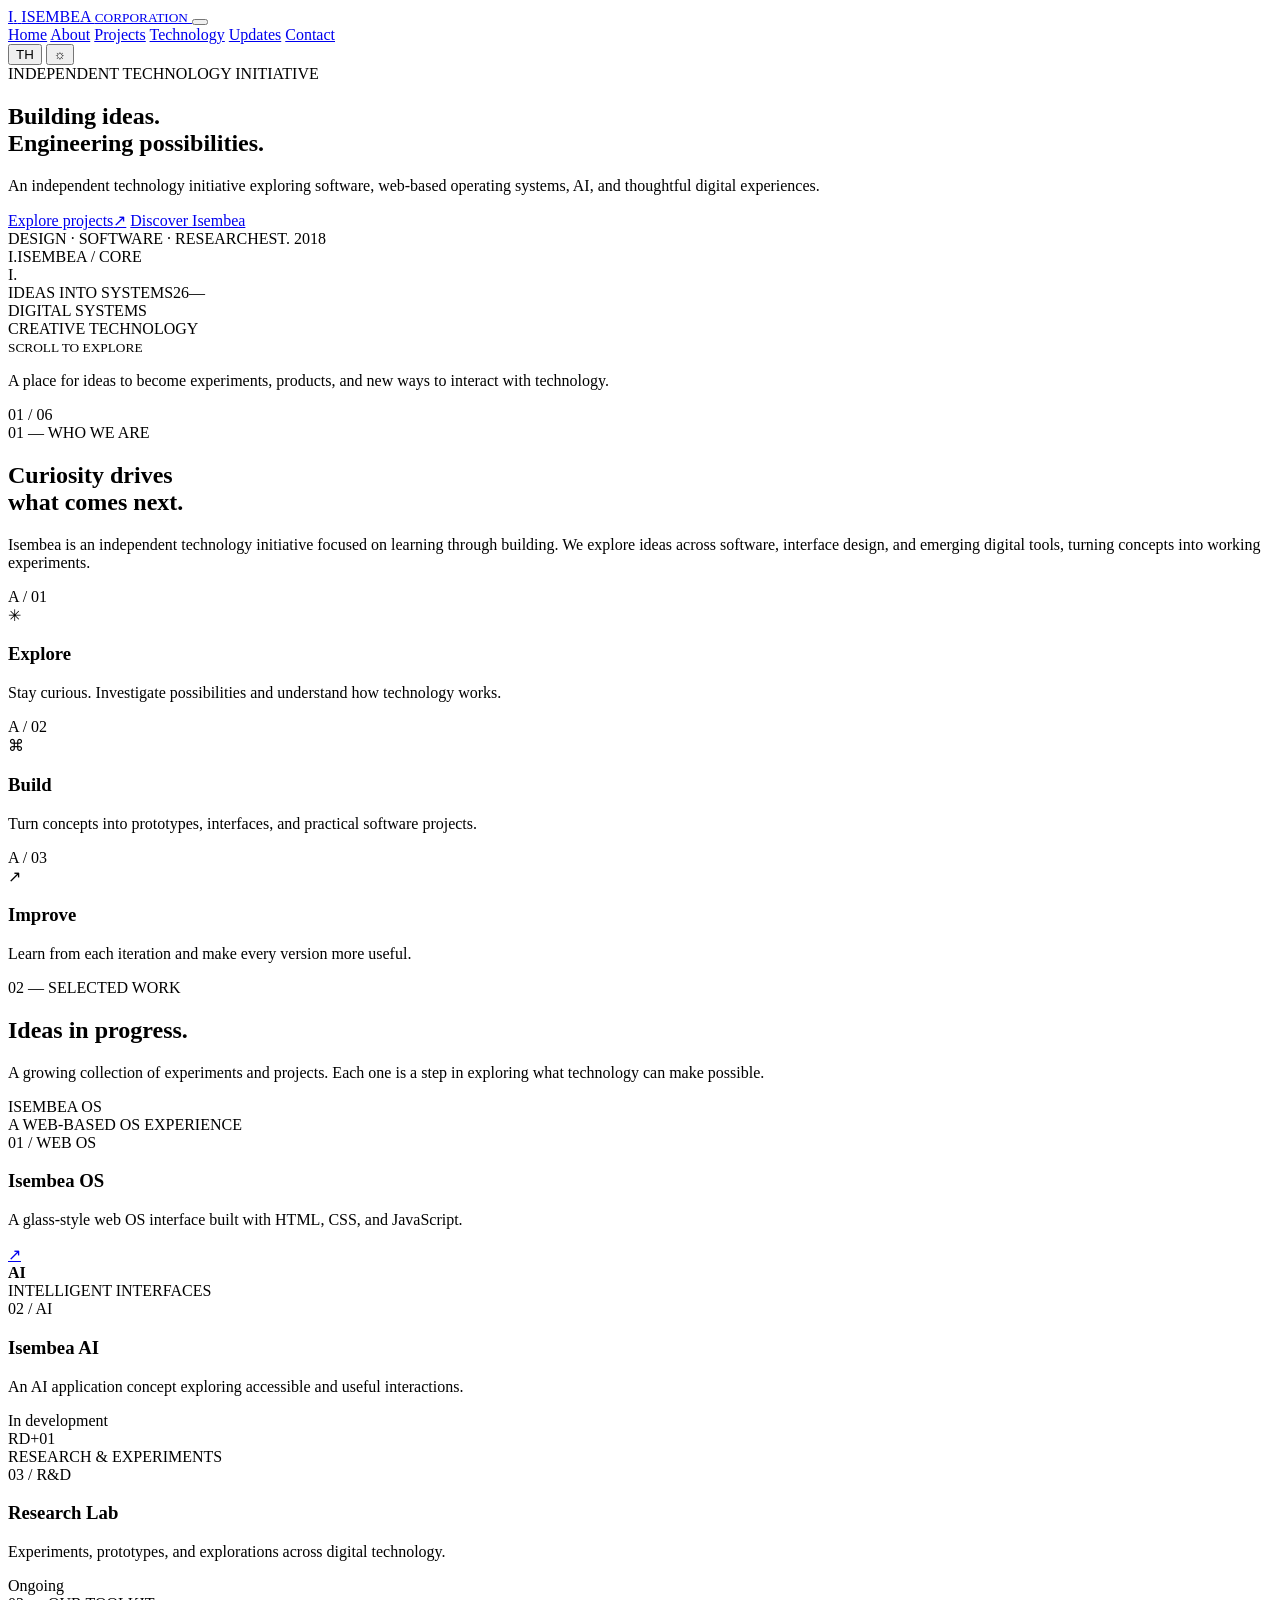
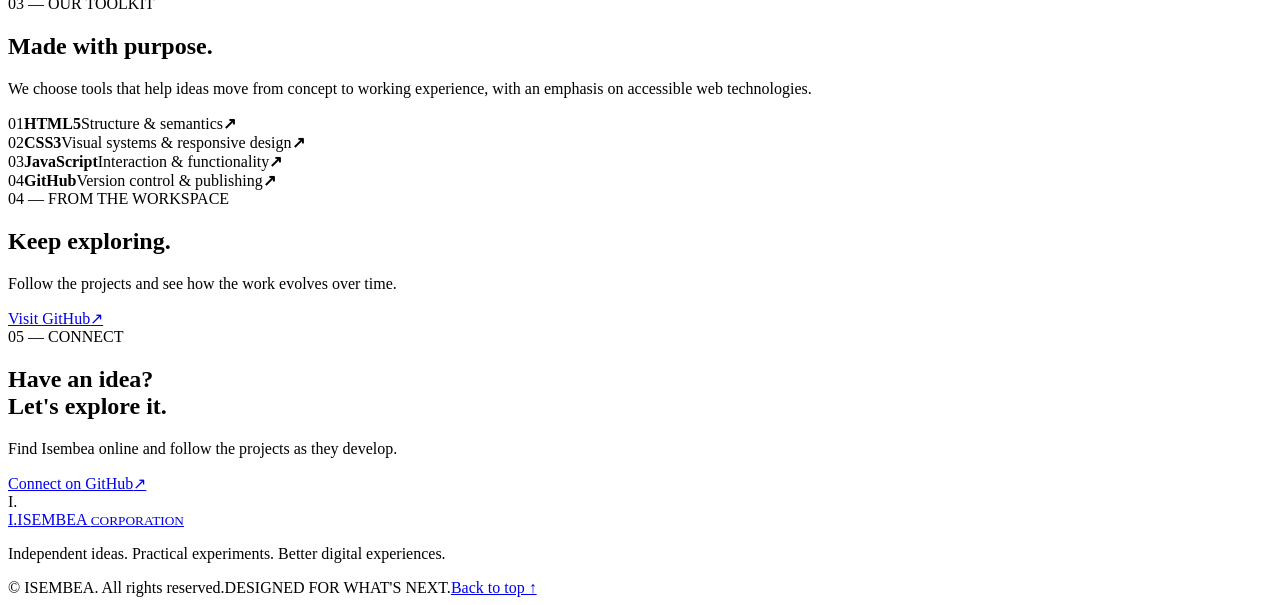
==== index.html @ 3af4af76 "Add files via upload" ====
<!doctype html>
<html lang="en" data-theme="dark">
<head>
  <meta charset="utf-8">
  <meta name="viewport" content="width=device-width,initial-scale=1">
  <meta name="theme-color" content="#071411">
  <meta name="description" content="ISEMBEA CORPORATION is an independent technology initiative exploring software, web-based operating systems, AI, and digital experiences.">
  <meta name="keywords" content="Isembea, Isembea Corporation, Isembea Tech, Isembea OS, technology, software">
  <meta property="og:title" content="ISEMBEA CORPORATION | Technology in Progress">
  <meta property="og:description" content="Independent technology, software experiments, and digital experiences.">
  <meta property="og:type" content="website">
  <title>ISEMBEA CORPORATION | Technology in Progress</title>
  <link rel="preconnect" href="https://fonts.googleapis.com">
  <link rel="preconnect" href="https://fonts.gstatic.com" crossorigin>
  <link href="https://fonts.googleapis.com/css2?family=Inter:wght@400;500;600;700;800&family=Noto+Sans+Thai:wght@400;500;600;700&display=swap" rel="stylesheet">
  <link rel="stylesheet" href="css/styles.css">
</head>
<body>
  <div class="ambient ambient-one"></div><div class="ambient ambient-two"></div>
  <header class="site-header">
    <a class="brand" href="#home" aria-label="Isembea Corporation home">
      <span class="brand-mark">I<span>.</span></span>
      <span class="brand-name">ISEMBEA <small>CORPORATION</small></span>
    </a>
    <button class="menu-toggle" id="menuToggle" aria-label="Open navigation" aria-expanded="false"><span></span><span></span></button>
    <nav class="main-nav" id="mainNav">
      <a href="#home" data-i18n="navHome">Home</a>
      <a href="#about" data-i18n="navAbout">About</a>
      <a href="#projects" data-i18n="navProjects">Projects</a>
      <a href="#technology" data-i18n="navTechnology">Technology</a>
      <a href="#updates" data-i18n="navUpdates">Updates</a>
      <a href="#contact" data-i18n="navContact">Contact</a>
    </nav>
    <div class="header-tools">
      <button class="tool-button language-button" id="languageToggle" aria-label="Switch language">TH</button>
      <button class="tool-button theme-button" id="themeToggle" aria-label="Switch theme"><span id="themeIcon">☼</span></button>
    </div>
  </header>

  <main>
    <section class="hero section-wrap" id="home">
      <div class="hero-copy">
        <div class="eyebrow"><span class="status-dot"></span><span data-i18n="eyebrow">INDEPENDENT TECHNOLOGY INITIATIVE</span></div>
        <h1><span data-i18n="heroLine1">Building ideas.</span><br><span class="gradient-text" data-i18n="heroLine2">Engineering possibilities.</span></h1>
        <p class="hero-description" data-i18n="heroDescription">An independent technology initiative exploring software, web-based operating systems, AI, and thoughtful digital experiences.</p>
        <div class="hero-actions">
          <a class="button button-primary" href="#projects"><span data-i18n="exploreProjects">Explore projects</span><span aria-hidden="true">↗</span></a>
          <a class="button button-quiet" href="#about" data-i18n="discoverIsembea">Discover Isembea</a>
        </div>
        <div class="hero-meta"><span>DESIGN · SOFTWARE · RESEARCH</span><span class="meta-line"></span><span>EST. 2018</span></div>
      </div>
      <div class="hero-art" aria-label="Abstract green and blue technology artwork">
        <div class="orbit orbit-a"></div><div class="orbit orbit-b"></div>
        <div class="core-glow"></div>
        <div class="core-card">
          <div class="core-top"><span class="mini-mark">I.</span><span>ISEMBEA / CORE</span><span class="live-dot"></span></div>
          <div class="core-symbol">I<span>.</span></div>
          <div class="core-bottom"><span>IDEAS INTO SYSTEMS</span><span>26—</span></div>
        </div>
        <div class="float-chip chip-top"> <span class="chip-dot green"></span> DIGITAL SYSTEMS</div>
        <div class="float-chip chip-bottom"><span class="chip-dot blue"></span> CREATIVE TECHNOLOGY</div>
      </div>
      <div class="hero-scroll"><span></span><small data-i18n="scroll">SCROLL TO EXPLORE</small></div>
    </section>

    <section class="intro-strip section-wrap">
      <p data-i18n="introStrip">A place for ideas to become experiments, products, and new ways to interact with technology.</p>
      <span>01 / 06</span>
    </section>

    <section class="section-wrap section-block" id="about">
      <div class="section-heading">
        <div><span class="section-kicker">01 — <span data-i18n="aboutKicker">WHO WE ARE</span></span><h2 data-i18n="aboutTitle">Curiosity drives<br><span class="muted-heading">what comes next.</span></h2></div>
        <p data-i18n="aboutText">Isembea is an independent technology initiative focused on learning through building. We explore ideas across software, interface design, and emerging digital tools, turning concepts into working experiments.</p>
      </div>
      <div class="principle-grid">
        <article class="principle-card"><span class="card-index">A / 01</span><div class="principle-icon">✳</div><h3 data-i18n="principleOne">Explore</h3><p data-i18n="principleOneText">Stay curious. Investigate possibilities and understand how technology works.</p></article>
        <article class="principle-card"><span class="card-index">A / 02</span><div class="principle-icon">⌘</div><h3 data-i18n="principleTwo">Build</h3><p data-i18n="principleTwoText">Turn concepts into prototypes, interfaces, and practical software projects.</p></article>
        <article class="principle-card"><span class="card-index">A / 03</span><div class="principle-icon">↗</div><h3 data-i18n="principleThree">Improve</h3><p data-i18n="principleThreeText">Learn from each iteration and make every version more useful.</p></article>
      </div>
    </section>

    <section class="projects-section" id="projects">
      <div class="section-wrap section-block">
        <div class="section-heading">
          <div><span class="section-kicker">02 — <span data-i18n="projectsKicker">SELECTED WORK</span></span><h2 data-i18n="projectsTitle">Ideas in <span class="gradient-text">progress.</span></h2></div>
          <p data-i18n="projectsText">A growing collection of experiments and projects. Each one is a step in exploring what technology can make possible.</p>
        </div>
        <div class="project-grid">
          <article class="project-card project-featured">
            <div class="project-visual os-visual"><div class="window-dots"><i></i><i></i><i></i></div><div class="os-wordmark">ISEMBEA<span> OS</span></div><div class="visual-caption">A WEB-BASED OS EXPERIENCE</div><div class="visual-orb"></div></div>
            <div class="project-info"><div><span class="project-type">01 / WEB OS</span><h3>Isembea OS</h3><p data-i18n="osDescription">A glass-style web OS interface built with HTML, CSS, and JavaScript.</p></div><a class="round-link" href="https://isembea-tech.github.io/Isembea-os-26.7/" target="_blank" rel="noopener" aria-label="Open Isembea OS">↗</a></div>
          </article>
          <article class="project-card">
            <div class="project-visual ai-visual"><div class="ai-rings"><span></span><span></span><span></span><b>AI</b></div><div class="visual-caption">INTELLIGENT INTERFACES</div></div>
            <div class="project-info"><div><span class="project-type">02 / AI</span><h3>Isembea AI</h3><p data-i18n="aiDescription">An AI application concept exploring accessible and useful interactions.</p></div><span class="project-status" data-i18n="inDevelopment">In development</span></div>
          </article>
          <article class="project-card">
            <div class="project-visual research-visual"><div class="research-grid"><span>R</span><span>D</span><span>+</span><span>01</span></div><div class="visual-caption">RESEARCH & EXPERIMENTS</div></div>
            <div class="project-info"><div><span class="project-type">03 / R&D</span><h3 data-i18n="researchTitle">Research Lab</h3><p data-i18n="researchDescription">Experiments, prototypes, and explorations across digital technology.</p></div><span class="project-status" data-i18n="ongoing">Ongoing</span></div>
          </article>
        </div>
      </div>
    </section>

    <section class="section-wrap section-block" id="technology">
      <div class="section-heading">
        <div><span class="section-kicker">03 — <span data-i18n="technologyKicker">OUR TOOLKIT</span></span><h2 data-i18n="technologyTitle">Made with <span class="muted-heading">purpose.</span></h2></div>
        <p data-i18n="technologyText">We choose tools that help ideas move from concept to working experience, with an emphasis on accessible web technologies.</p>
      </div>
      <div class="tech-list">
        <div><span class="tech-number">01</span><strong>HTML5</strong><span data-i18n="techStructure">Structure & semantics</span><b>↗</b></div>
        <div><span class="tech-number">02</span><strong>CSS3</strong><span data-i18n="techDesign">Visual systems & responsive design</span><b>↗</b></div>
        <div><span class="tech-number">03</span><strong>JavaScript</strong><span data-i18n="techInteraction">Interaction & functionality</span><b>↗</b></div>
        <div><span class="tech-number">04</span><strong>GitHub</strong><span data-i18n="techWorkflow">Version control & publishing</span><b>↗</b></div>
      </div>
    </section>

    <section class="updates-section" id="updates">
      <div class="section-wrap section-block updates-inner">
        <div><span class="section-kicker">04 — <span data-i18n="updatesKicker">FROM THE WORKSPACE</span></span><h2 data-i18n="updatesTitle">Keep exploring.</h2><p data-i18n="updatesText">Follow the projects and see how the work evolves over time.</p></div>
        <a class="button button-outline" href="https://github.com/Isembea-tech" target="_blank" rel="noopener"><span data-i18n="visitGithub">Visit GitHub</span><span>↗</span></a>
      </div>
    </section>

    <section class="section-wrap contact-section" id="contact">
      <span class="section-kicker">05 — <span data-i18n="contactKicker">CONNECT</span></span>
      <div class="contact-content"><h2 data-i18n="contactTitle">Have an idea?<br><span class="gradient-text">Let's explore it.</span></h2><p data-i18n="contactText">Find Isembea online and follow the projects as they develop.</p><a class="button button-primary" href="https://github.com/Isembea-tech" target="_blank" rel="noopener"><span data-i18n="connectOnGithub">Connect on GitHub</span><span>↗</span></a></div>
      <div class="contact-decoration">I.</div>
    </section>
  </main>

  <footer class="site-footer section-wrap">
    <a class="brand footer-brand" href="#home"><span class="brand-mark">I<span>.</span></span><span class="brand-name">ISEMBEA <small>CORPORATION</small></span></a>
    <p data-i18n="footerLine">Independent ideas. Practical experiments. Better digital experiences.</p>
    <div class="footer-bottom"><span>© <span id="year"></span> ISEMBEA. <span data-i18n="rights">All rights reserved.</span></span><span>DESIGNED FOR WHAT'S NEXT.</span><a href="#home" data-i18n="backTop">Back to top ↑</a></div>
  </footer>
  <script src="js/main.js"></script>
</body>
</html>
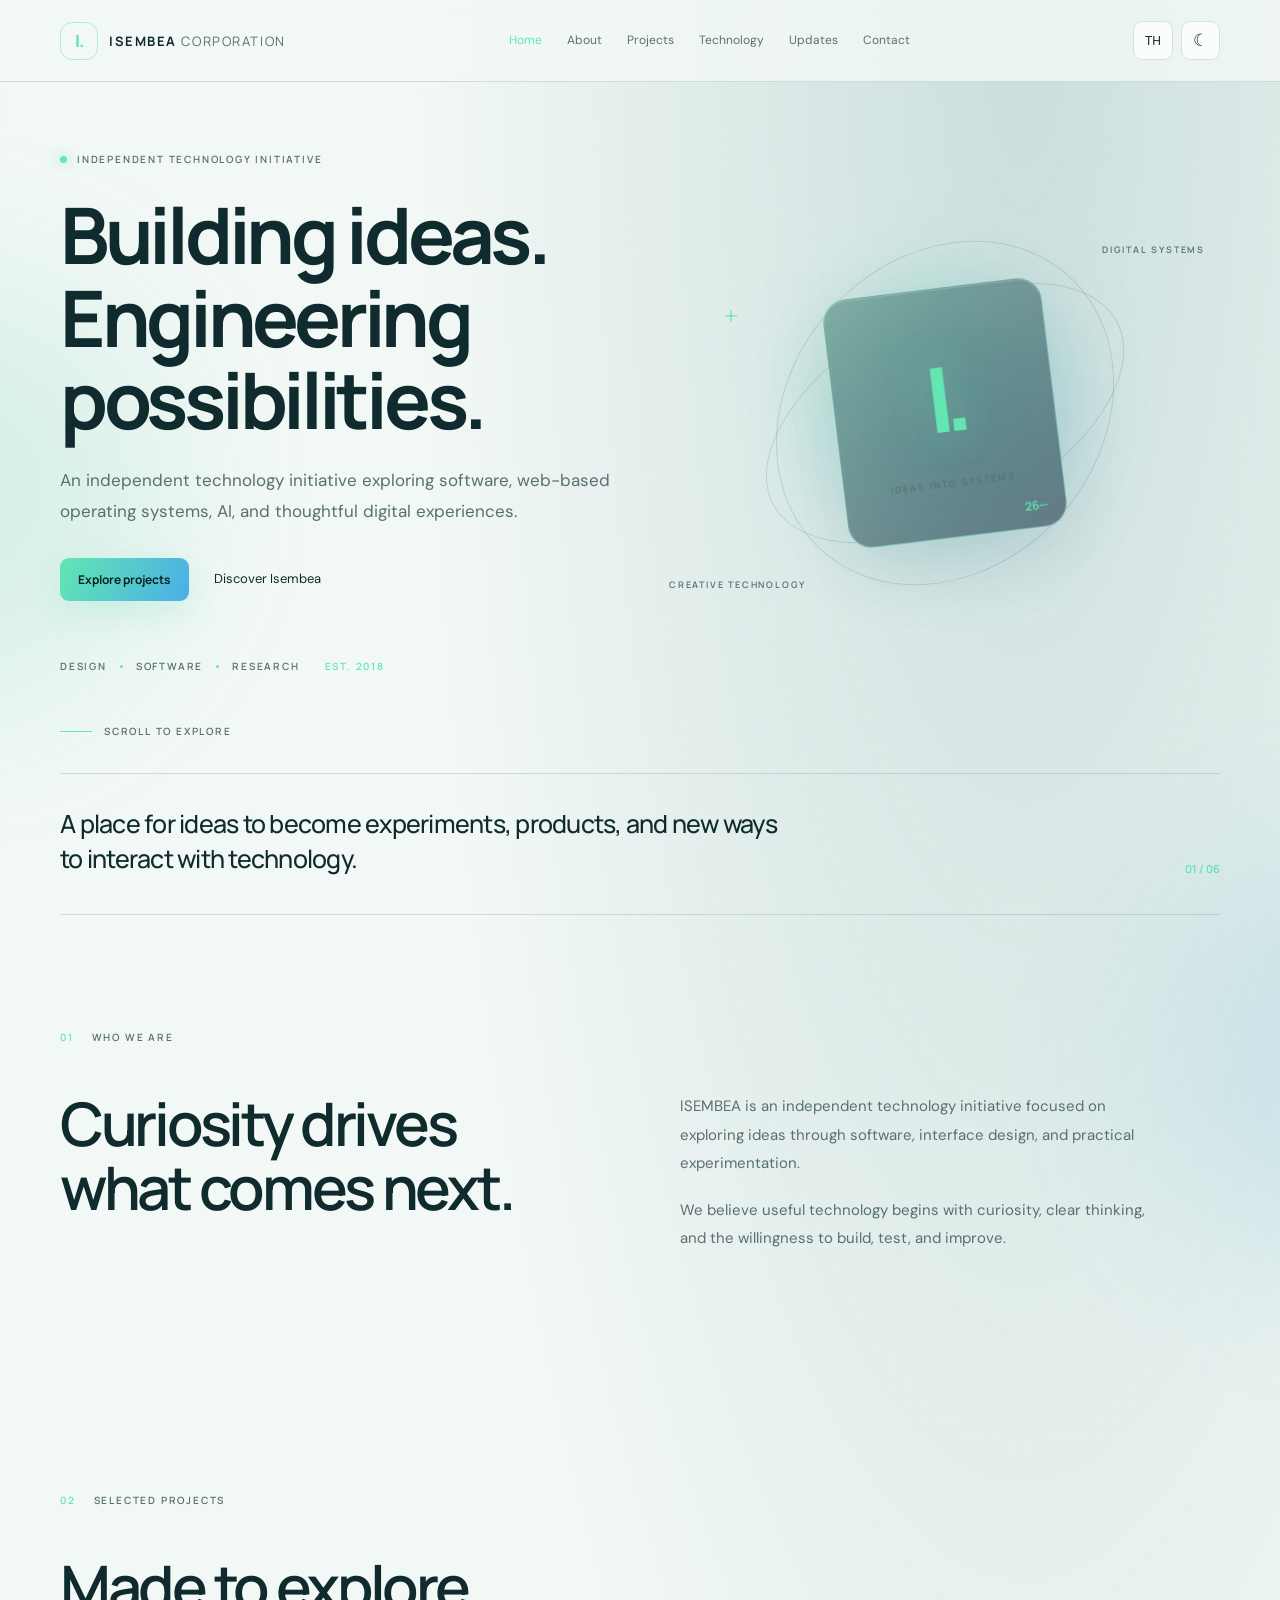
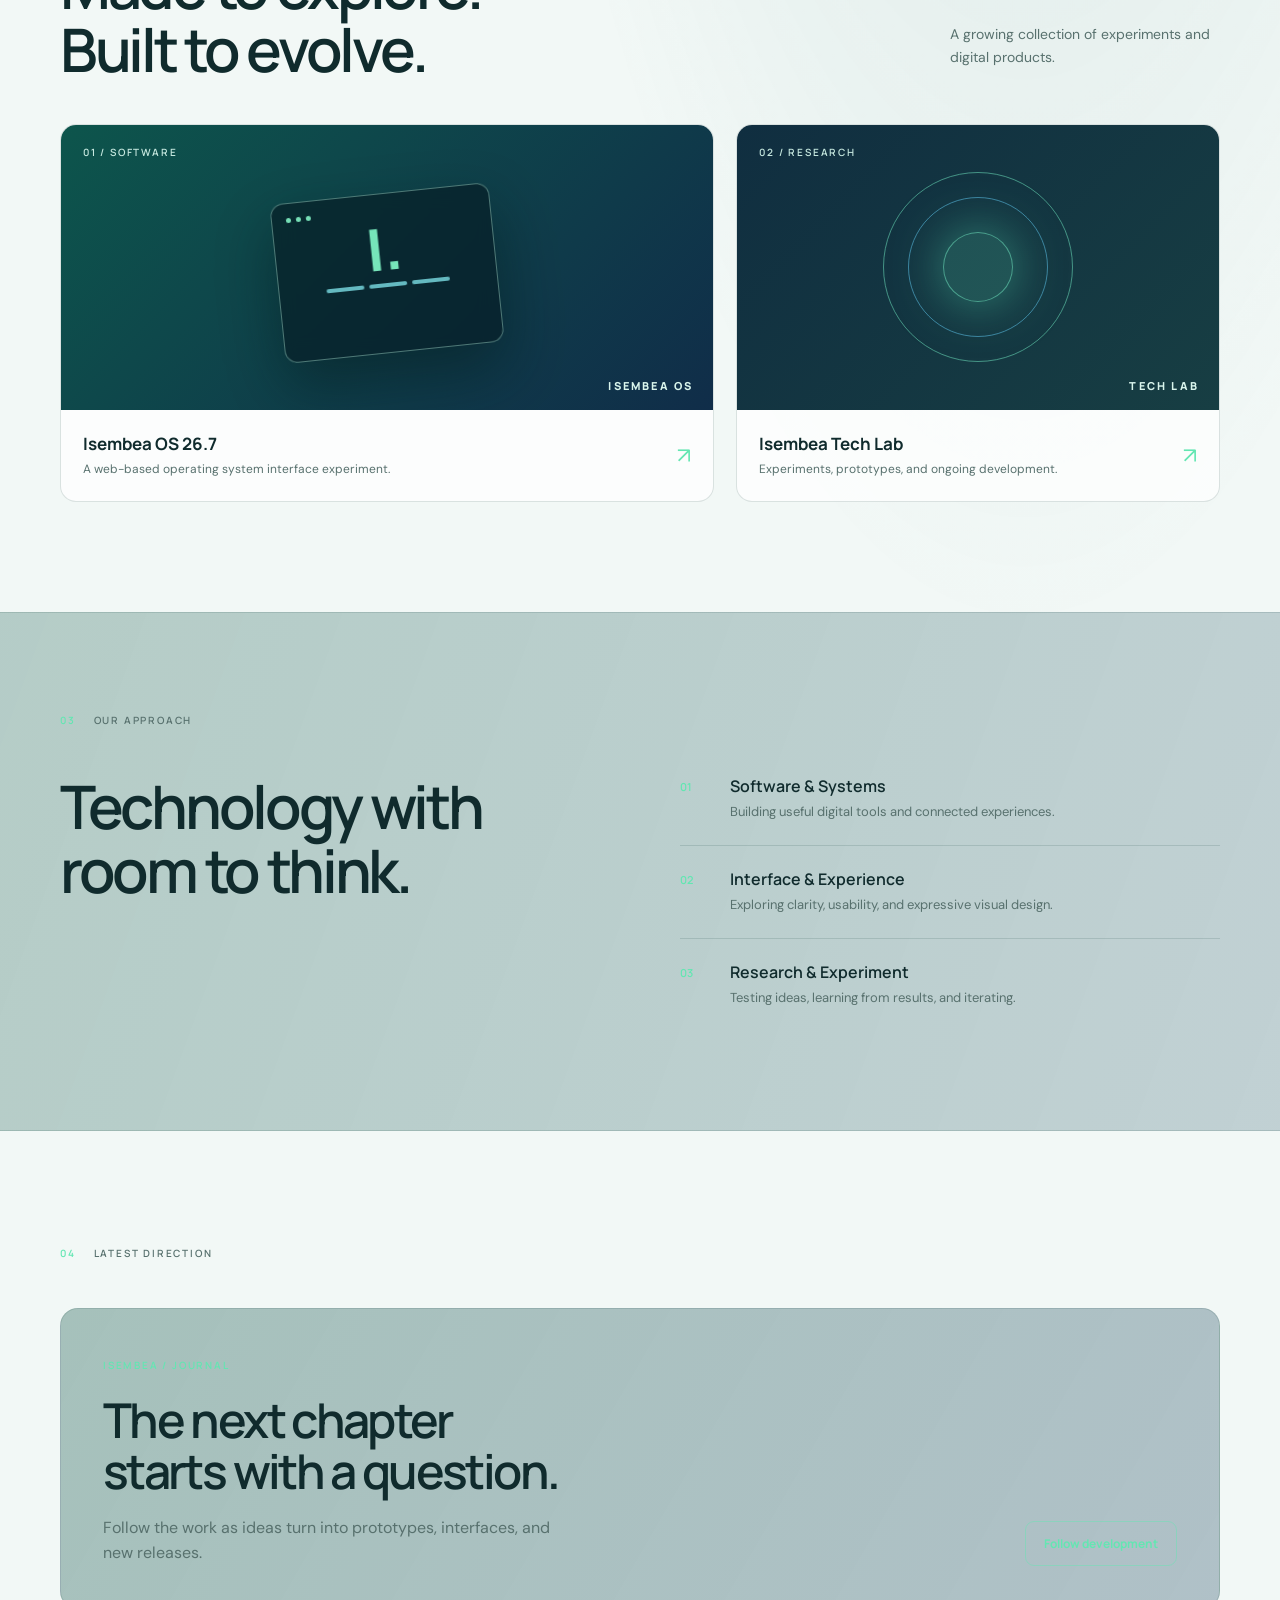
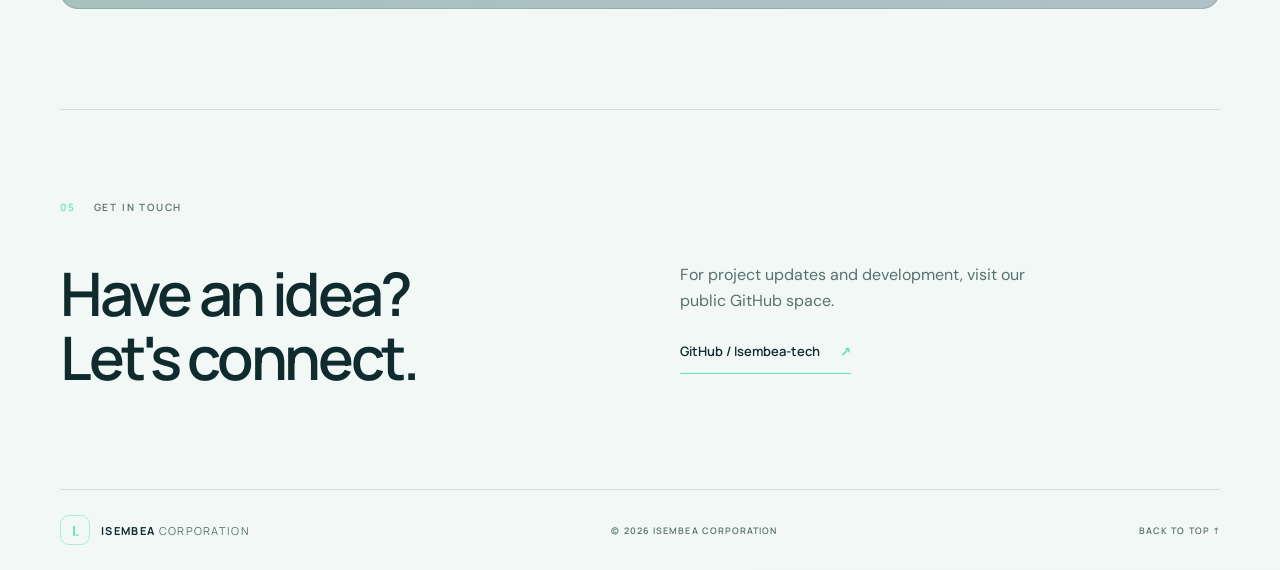
==== commit 4407eb43: "Add files via upload" ====
--- a/index.html
+++ b/index.html
@@ -1,29 +1,29 @@
-<!doctype html>
-<html lang="en" data-theme="dark">
+<!DOCTYPE html>
+<html lang="en">
 <head>
-  <meta charset="utf-8">
-  <meta name="viewport" content="width=device-width,initial-scale=1">
-  <meta name="theme-color" content="#071411">
-  <meta name="description" content="ISEMBEA CORPORATION is an independent technology initiative exploring software, web-based operating systems, AI, and digital experiences.">
-  <meta name="keywords" content="Isembea, Isembea Corporation, Isembea Tech, Isembea OS, technology, software">
-  <meta property="og:title" content="ISEMBEA CORPORATION | Technology in Progress">
-  <meta property="og:description" content="Independent technology, software experiments, and digital experiences.">
+  <meta charset="UTF-8">
+  <meta name="viewport" content="width=device-width, initial-scale=1.0">
+  <meta name="theme-color" content="#071a20">
+  <meta name="description" content="ISEMBEA CORPORATION is an independent technology initiative exploring software, digital systems, and thoughtful digital experiences.">
+  <meta name="keywords" content="Isembea, Isembea Corporation, technology, software, Isembea OS">
+  <meta property="og:title" content="ISEMBEA CORPORATION">
+  <meta property="og:description" content="Building ideas. Engineering possibilities.">
   <meta property="og:type" content="website">
-  <title>ISEMBEA CORPORATION | Technology in Progress</title>
+  <title>ISEMBEA CORPORATION | Building ideas</title>
   <link rel="preconnect" href="https://fonts.googleapis.com">
   <link rel="preconnect" href="https://fonts.gstatic.com" crossorigin>
-  <link href="https://fonts.googleapis.com/css2?family=Inter:wght@400;500;600;700;800&family=Noto+Sans+Thai:wght@400;500;600;700&display=swap" rel="stylesheet">
-  <link rel="stylesheet" href="css/styles.css">
+  <link href="https://fonts.googleapis.com/css2?family=DM+Sans:wght@400;500;600;700&family=Manrope:wght@400;500;600;700;800&display=swap" rel="stylesheet">
+  <link rel="stylesheet" href="styles.css">
+  <script src="main.js" defer></script>
 </head>
 <body>
   <div class="ambient ambient-one"></div><div class="ambient ambient-two"></div>
   <header class="site-header">
     <a class="brand" href="#home" aria-label="Isembea Corporation home">
-      <span class="brand-mark">I<span>.</span></span>
-      <span class="brand-name">ISEMBEA <small>CORPORATION</small></span>
+      <span class="brand-mark">I.</span><span>ISEMBEA <b>CORPORATION</b></span>
     </a>
-    <button class="menu-toggle" id="menuToggle" aria-label="Open navigation" aria-expanded="false"><span></span><span></span></button>
-    <nav class="main-nav" id="mainNav">
+    <button class="menu-toggle" id="menuToggle" aria-label="Open navigation" aria-expanded="false">☰</button>
+    <nav class="nav" id="mainNav">
       <a href="#home" data-i18n="navHome">Home</a>
       <a href="#about" data-i18n="navAbout">About</a>
       <a href="#projects" data-i18n="navProjects">Projects</a>
@@ -31,9 +31,9 @@
       <a href="#updates" data-i18n="navUpdates">Updates</a>
       <a href="#contact" data-i18n="navContact">Contact</a>
     </nav>
-    <div class="header-tools">
-      <button class="tool-button language-button" id="languageToggle" aria-label="Switch language">TH</button>
-      <button class="tool-button theme-button" id="themeToggle" aria-label="Switch theme"><span id="themeIcon">☼</span></button>
+    <div class="header-actions">
+      <button class="utility-btn" id="languageToggle" aria-label="Change language">TH</button>
+      <button class="utility-btn theme-toggle" id="themeToggle" aria-label="Toggle theme">☼</button>
     </div>
   </header>
 
@@ -41,100 +41,75 @@
     <section class="hero section-wrap" id="home">
       <div class="hero-copy">
         <div class="eyebrow"><span class="status-dot"></span><span data-i18n="eyebrow">INDEPENDENT TECHNOLOGY INITIATIVE</span></div>
-        <h1><span data-i18n="heroLine1">Building ideas.</span><br><span class="gradient-text" data-i18n="heroLine2">Engineering possibilities.</span></h1>
-        <p class="hero-description" data-i18n="heroDescription">An independent technology initiative exploring software, web-based operating systems, AI, and thoughtful digital experiences.</p>
+        <h1 data-i18n="heroTitle">Building ideas.<br>Engineering possibilities.</h1>
+        <p class="hero-lead" data-i18n="heroLead">An independent technology initiative exploring software, web-based operating systems, AI, and thoughtful digital experiences.</p>
         <div class="hero-actions">
-          <a class="button button-primary" href="#projects"><span data-i18n="exploreProjects">Explore projects</span><span aria-hidden="true">↗</span></a>
-          <a class="button button-quiet" href="#about" data-i18n="discoverIsembea">Discover Isembea</a>
+          <a class="button button-primary" href="#projects" data-i18n="explore">Explore projects <span>↗</span></a>
+          <a class="text-link" href="#about" data-i18n="discover">Discover Isembea</a>
         </div>
-        <div class="hero-meta"><span>DESIGN · SOFTWARE · RESEARCH</span><span class="meta-line"></span><span>EST. 2018</span></div>
+        <div class="hero-meta"><span>DESIGN</span><i></i><span>SOFTWARE</span><i></i><span>RESEARCH</span><span class="founded">EST. 2018</span></div>
       </div>
-      <div class="hero-art" aria-label="Abstract green and blue technology artwork">
+      <div class="hero-art" aria-label="Abstract Isembea visual">
         <div class="orbit orbit-a"></div><div class="orbit orbit-b"></div>
         <div class="core-glow"></div>
-        <div class="core-card">
-          <div class="core-top"><span class="mini-mark">I.</span><span>ISEMBEA / CORE</span><span class="live-dot"></span></div>
-          <div class="core-symbol">I<span>.</span></div>
-          <div class="core-bottom"><span>IDEAS INTO SYSTEMS</span><span>26—</span></div>
-        </div>
-        <div class="float-chip chip-top"> <span class="chip-dot green"></span> DIGITAL SYSTEMS</div>
-        <div class="float-chip chip-bottom"><span class="chip-dot blue"></span> CREATIVE TECHNOLOGY</div>
+        <div class="core-card"><span class="core-symbol">I.</span><span class="core-caption">IDEAS INTO SYSTEMS</span><span class="core-index">26—</span></div>
+        <div class="art-label label-top">DIGITAL SYSTEMS</div>
+        <div class="art-label label-bottom">CREATIVE TECHNOLOGY</div>
+        <div class="art-cross">+</div>
       </div>
-      <div class="hero-scroll"><span></span><small data-i18n="scroll">SCROLL TO EXPLORE</small></div>
+      <div class="scroll-note"><span></span><span data-i18n="scroll">SCROLL TO EXPLORE</span></div>
     </section>
 
     <section class="intro-strip section-wrap">
-      <p data-i18n="introStrip">A place for ideas to become experiments, products, and new ways to interact with technology.</p>
+      <p data-i18n="intro">A place for ideas to become experiments, products, and new ways to interact with technology.</p>
       <span>01 / 06</span>
     </section>
 
-    <section class="section-wrap section-block" id="about">
-      <div class="section-heading">
-        <div><span class="section-kicker">01 — <span data-i18n="aboutKicker">WHO WE ARE</span></span><h2 data-i18n="aboutTitle">Curiosity drives<br><span class="muted-heading">what comes next.</span></h2></div>
-        <p data-i18n="aboutText">Isembea is an independent technology initiative focused on learning through building. We explore ideas across software, interface design, and emerging digital tools, turning concepts into working experiments.</p>
-      </div>
-      <div class="principle-grid">
-        <article class="principle-card"><span class="card-index">A / 01</span><div class="principle-icon">✳</div><h3 data-i18n="principleOne">Explore</h3><p data-i18n="principleOneText">Stay curious. Investigate possibilities and understand how technology works.</p></article>
-        <article class="principle-card"><span class="card-index">A / 02</span><div class="principle-icon">⌘</div><h3 data-i18n="principleTwo">Build</h3><p data-i18n="principleTwoText">Turn concepts into prototypes, interfaces, and practical software projects.</p></article>
-        <article class="principle-card"><span class="card-index">A / 03</span><div class="principle-icon">↗</div><h3 data-i18n="principleThree">Improve</h3><p data-i18n="principleThreeText">Learn from each iteration and make every version more useful.</p></article>
+    <section class="content-section section-wrap" id="about">
+      <div class="section-kicker"><span>01</span><span data-i18n="who">WHO WE ARE</span></div>
+      <div class="section-grid">
+        <h2 data-i18n="aboutTitle">Curiosity drives<br>what comes next.</h2>
+        <div class="section-copy"><p data-i18n="aboutText">ISEMBEA is an independent technology initiative focused on exploring ideas through software, interface design, and practical experimentation.</p><p data-i18n="aboutText2">We believe useful technology begins with curiosity, clear thinking, and the willingness to build, test, and improve.</p></div>
       </div>
     </section>
 
-    <section class="projects-section" id="projects">
-      <div class="section-wrap section-block">
-        <div class="section-heading">
-          <div><span class="section-kicker">02 — <span data-i18n="projectsKicker">SELECTED WORK</span></span><h2 data-i18n="projectsTitle">Ideas in <span class="gradient-text">progress.</span></h2></div>
-          <p data-i18n="projectsText">A growing collection of experiments and projects. Each one is a step in exploring what technology can make possible.</p>
-        </div>
-        <div class="project-grid">
-          <article class="project-card project-featured">
-            <div class="project-visual os-visual"><div class="window-dots"><i></i><i></i><i></i></div><div class="os-wordmark">ISEMBEA<span> OS</span></div><div class="visual-caption">A WEB-BASED OS EXPERIENCE</div><div class="visual-orb"></div></div>
-            <div class="project-info"><div><span class="project-type">01 / WEB OS</span><h3>Isembea OS</h3><p data-i18n="osDescription">A glass-style web OS interface built with HTML, CSS, and JavaScript.</p></div><a class="round-link" href="https://isembea-tech.github.io/Isembea-os-26.7/" target="_blank" rel="noopener" aria-label="Open Isembea OS">↗</a></div>
-          </article>
-          <article class="project-card">
-            <div class="project-visual ai-visual"><div class="ai-rings"><span></span><span></span><span></span><b>AI</b></div><div class="visual-caption">INTELLIGENT INTERFACES</div></div>
-            <div class="project-info"><div><span class="project-type">02 / AI</span><h3>Isembea AI</h3><p data-i18n="aiDescription">An AI application concept exploring accessible and useful interactions.</p></div><span class="project-status" data-i18n="inDevelopment">In development</span></div>
-          </article>
-          <article class="project-card">
-            <div class="project-visual research-visual"><div class="research-grid"><span>R</span><span>D</span><span>+</span><span>01</span></div><div class="visual-caption">RESEARCH & EXPERIMENTS</div></div>
-            <div class="project-info"><div><span class="project-type">03 / R&D</span><h3 data-i18n="researchTitle">Research Lab</h3><p data-i18n="researchDescription">Experiments, prototypes, and explorations across digital technology.</p></div><span class="project-status" data-i18n="ongoing">Ongoing</span></div>
-          </article>
-        </div>
+    <section class="content-section section-wrap" id="projects">
+      <div class="section-kicker"><span>02</span><span data-i18n="selected">SELECTED PROJECTS</span></div>
+      <div class="section-heading"><h2 data-i18n="projectsTitle">Made to explore.<br>Built to evolve.</h2><p data-i18n="projectsLead">A growing collection of experiments and digital products.</p></div>
+      <div class="project-grid">
+        <a class="project-card project-featured" href="https://isembea-tech.github.io/Isembea-os-26.7/" target="_blank" rel="noopener">
+          <div class="project-visual os-visual"><span class="visual-chip">01 / SOFTWARE</span><div class="os-window"><div class="window-dots"><i></i><i></i><i></i></div><div class="os-mark">I.</div><div class="os-lines"><b></b><b></b><b></b></div></div><span class="visual-word">ISEMBEA OS</span></div>
+          <div class="project-info"><div><h3>Isembea OS 26.7</h3><p data-i18n="osDesc">A web-based operating system interface experiment.</p></div><span class="arrow">↗</span></div>
+        </a>
+        <a class="project-card" href="https://github.com/Isembea-tech" target="_blank" rel="noopener">
+          <div class="project-visual lab-visual"><span class="visual-chip">02 / RESEARCH</span><div class="lab-rings"><span></span><span></span><span></span></div><span class="visual-word">TECH LAB</span></div>
+          <div class="project-info"><div><h3>Isembea Tech Lab</h3><p data-i18n="labDesc">Experiments, prototypes, and ongoing development.</p></div><span class="arrow">↗</span></div>
+        </a>
       </div>
     </section>
 
-    <section class="section-wrap section-block" id="technology">
-      <div class="section-heading">
-        <div><span class="section-kicker">03 — <span data-i18n="technologyKicker">OUR TOOLKIT</span></span><h2 data-i18n="technologyTitle">Made with <span class="muted-heading">purpose.</span></h2></div>
-        <p data-i18n="technologyText">We choose tools that help ideas move from concept to working experience, with an emphasis on accessible web technologies.</p>
-      </div>
-      <div class="tech-list">
-        <div><span class="tech-number">01</span><strong>HTML5</strong><span data-i18n="techStructure">Structure & semantics</span><b>↗</b></div>
-        <div><span class="tech-number">02</span><strong>CSS3</strong><span data-i18n="techDesign">Visual systems & responsive design</span><b>↗</b></div>
-        <div><span class="tech-number">03</span><strong>JavaScript</strong><span data-i18n="techInteraction">Interaction & functionality</span><b>↗</b></div>
-        <div><span class="tech-number">04</span><strong>GitHub</strong><span data-i18n="techWorkflow">Version control & publishing</span><b>↗</b></div>
+    <section class="technology-section" id="technology">
+      <div class="section-wrap tech-inner">
+        <div class="section-kicker"><span>03</span><span data-i18n="approach">OUR APPROACH</span></div>
+        <div class="tech-layout"><h2 data-i18n="techTitle">Technology with<br>room to think.</h2><div class="tech-list">
+          <div><span>01</span><h3>Software & Systems</h3><p data-i18n="tech1">Building useful digital tools and connected experiences.</p></div>
+          <div><span>02</span><h3>Interface & Experience</h3><p data-i18n="tech2">Exploring clarity, usability, and expressive visual design.</p></div>
+          <div><span>03</span><h3>Research & Experiment</h3><p data-i18n="tech3">Testing ideas, learning from results, and iterating.</p></div>
+        </div></div>
       </div>
     </section>
 
-    <section class="updates-section" id="updates">
-      <div class="section-wrap section-block updates-inner">
-        <div><span class="section-kicker">04 — <span data-i18n="updatesKicker">FROM THE WORKSPACE</span></span><h2 data-i18n="updatesTitle">Keep exploring.</h2><p data-i18n="updatesText">Follow the projects and see how the work evolves over time.</p></div>
-        <a class="button button-outline" href="https://github.com/Isembea-tech" target="_blank" rel="noopener"><span data-i18n="visitGithub">Visit GitHub</span><span>↗</span></a>
-      </div>
+    <section class="content-section section-wrap updates-section" id="updates">
+      <div class="section-kicker"><span>04</span><span data-i18n="updatesKicker">LATEST DIRECTION</span></div>
+      <div class="updates-card"><div><span class="update-tag">ISEMBEA / JOURNAL</span><h2 data-i18n="updatesTitle">The next chapter<br>starts with a question.</h2><p data-i18n="updatesText">Follow the work as ideas turn into prototypes, interfaces, and new releases.</p></div><a class="button button-outline" href="https://github.com/Isembea-tech" target="_blank" rel="noopener" data-i18n="follow">Follow development ↗</a></div>
     </section>
 
-    <section class="section-wrap contact-section" id="contact">
-      <span class="section-kicker">05 — <span data-i18n="contactKicker">CONNECT</span></span>
-      <div class="contact-content"><h2 data-i18n="contactTitle">Have an idea?<br><span class="gradient-text">Let's explore it.</span></h2><p data-i18n="contactText">Find Isembea online and follow the projects as they develop.</p><a class="button button-primary" href="https://github.com/Isembea-tech" target="_blank" rel="noopener"><span data-i18n="connectOnGithub">Connect on GitHub</span><span>↗</span></a></div>
-      <div class="contact-decoration">I.</div>
+    <section class="contact-section section-wrap" id="contact">
+      <div class="section-kicker"><span>05</span><span data-i18n="contactKicker">GET IN TOUCH</span></div>
+      <div class="contact-layout"><h2 data-i18n="contactTitle">Have an idea?<br>Let's connect.</h2><div><p data-i18n="contactText">For project updates and development, visit our public GitHub space.</p><a class="contact-link" href="https://github.com/Isembea-tech" target="_blank" rel="noopener">GitHub / Isembea-tech <span>↗</span></a></div></div>
     </section>
   </main>
 
-  <footer class="site-footer section-wrap">
-    <a class="brand footer-brand" href="#home"><span class="brand-mark">I<span>.</span></span><span class="brand-name">ISEMBEA <small>CORPORATION</small></span></a>
-    <p data-i18n="footerLine">Independent ideas. Practical experiments. Better digital experiences.</p>
-    <div class="footer-bottom"><span>© <span id="year"></span> ISEMBEA. <span data-i18n="rights">All rights reserved.</span></span><span>DESIGNED FOR WHAT'S NEXT.</span><a href="#home" data-i18n="backTop">Back to top ↑</a></div>
-  </footer>
-  <script src="js/main.js"></script>
+  <footer class="footer section-wrap"><a class="brand footer-brand" href="#home"><span class="brand-mark">I.</span><span>ISEMBEA <b>CORPORATION</b></span></a><span>© <span id="year"></span> ISEMBEA CORPORATION</span><a href="#home" data-i18n="backTop">BACK TO TOP ↑</a></footer>
 </body>
-</html>
+</html>
--- a/styles.css
+++ b/styles.css
@@ -0,0 +1,7 @@
+/* ISEMBEA CORPORATION | responsive corporate-glass design */
+:root{color-scheme:dark;--bg:#061317;--bg2:#0a2025;--panel:rgba(16,48,53,.58);--text:#eef9f6;--muted:#9db5b2;--line:rgba(190,235,225,.15);--green:#63e6b2;--blue:#53b9e8;--accent:linear-gradient(115deg,#62e6b2,#4aaee7);--shadow:0 24px 90px rgba(0,0,0,.25)}
+:root[data-theme="light"]{color-scheme:light;--bg:#f2f8f6;--bg2:#e5f1ee;--panel:rgba(255,255,255,.72);--text:#102b2d;--muted:#58716e;--line:rgba(20,70,65,.15);--shadow:0 24px 70px rgba(25,70,65,.10)}
+*{box-sizing:border-box}html{scroll-behavior:smooth;scroll-padding-top:100px}body{margin:0;background:radial-gradient(ellipse at 80% 0%,rgba(23,105,104,.18),transparent 42%),var(--bg);color:var(--text);font-family:"DM Sans",sans-serif;line-height:1.6;overflow-x:hidden}a{color:inherit;text-decoration:none}.ambient{position:absolute;width:420px;height:420px;border-radius:50%;filter:blur(90px);opacity:.13;pointer-events:none}.ambient-one{background:#20b98b;top:280px;left:-260px}.ambient-two{background:#238fc5;top:850px;right:-300px}.section-wrap{width:min(1160px,calc(100% - 48px));margin-inline:auto}.site-header{height:82px;display:flex;align-items:center;justify-content:space-between;gap:24px;padding:0 max(24px,calc((100% - 1160px)/2));border-bottom:1px solid var(--line);position:sticky;top:0;z-index:20;background:color-mix(in srgb,var(--bg) 82%,transparent);backdrop-filter:blur(18px)}.brand{display:flex;align-items:center;gap:11px;font:700 13px Manrope,sans-serif;letter-spacing:.12em;white-space:nowrap}.brand b{font-weight:400;color:var(--muted)}.brand-mark{display:grid;place-items:center;width:38px;height:38px;border:1px solid rgba(99,230,178,.5);border-radius:12px;color:var(--green);font:800 17px Manrope;letter-spacing:-.08em}.nav{display:flex;align-items:center;gap:25px}.nav a,.utility-btn{font-size:12px;color:var(--muted);transition:.2s}.nav a:hover,.nav a.active{color:var(--green)}.header-actions{display:flex;gap:8px}.utility-btn,.menu-toggle{border:1px solid var(--line);background:var(--panel);color:var(--text);border-radius:9px;padding:8px 11px;cursor:pointer}.theme-toggle{font-size:17px}.menu-toggle{display:none}.hero{min-height:650px;display:grid;grid-template-columns:1.05fr .95fr;align-items:center;position:relative;padding-top:70px;padding-bottom:100px}.eyebrow,.section-kicker,.hero-meta,.scroll-note,.visual-chip,.update-tag{font:600 10px Manrope,sans-serif;letter-spacing:.18em;color:var(--muted)}.eyebrow{display:flex;align-items:center;gap:10px}.status-dot{width:7px;height:7px;border-radius:50%;background:var(--green);box-shadow:0 0 15px var(--green)}h1,h2,h3,p{margin-top:0}h1,h2{font-family:Manrope,sans-serif;letter-spacing:-.055em;line-height:1.06}h1{font-size:clamp(48px,6.4vw,78px);max-width:660px;margin:27px 0 24px;font-weight:700}h2{font-size:clamp(38px,5vw,60px);font-weight:600}.hero-lead{font-size:17px;line-height:1.8;color:var(--muted);max-width:560px}.hero-actions{display:flex;align-items:center;gap:25px;margin-top:32px}.button{display:inline-flex;align-items:center;gap:18px;padding:13px 18px;border-radius:9px;font:700 12px Manrope,sans-serif;transition:transform .2s,box-shadow .2s}.button:hover{transform:translateY(-3px)}.button-primary{background:var(--accent);color:#05251f;box-shadow:0 10px 35px rgba(67,210,166,.18)}.text-link{font-size:13px;color:var(--text)}.text-link:hover{color:var(--green)}.hero-meta{display:flex;align-items:center;gap:13px;margin-top:58px}.hero-meta i{width:3px;height:3px;background:var(--green);border-radius:50%}.founded{margin-left:12px;color:var(--green)}.hero-art{height:440px;position:relative;display:grid;place-items:center}.core-glow{position:absolute;width:270px;height:270px;border-radius:50%;background:linear-gradient(135deg,rgba(78,227,174,.26),rgba(55,153,220,.22));filter:blur(40px)}.orbit{position:absolute;border:1px solid var(--line);border-radius:50%;transform:rotate(-28deg)}.orbit-a{width:390px;height:210px}.orbit-b{width:310px;height:370px;transform:rotate(42deg)}.core-card{position:relative;width:220px;height:250px;border:1px solid rgba(133,230,205,.38);border-radius:24px;background:linear-gradient(145deg,rgba(36,103,91,.45),rgba(14,39,57,.55));box-shadow:var(--shadow),inset 0 1px rgba(255,255,255,.16);backdrop-filter:blur(18px);display:flex;flex-direction:column;align-items:center;justify-content:center;gap:18px;transform:rotate(-7deg)}.core-symbol{font:800 90px Manrope;letter-spacing:-.12em;color:var(--green);text-shadow:0 0 45px rgba(99,230,178,.35)}.core-caption{font:600 9px Manrope;letter-spacing:.22em;color:var(--muted)}.core-index{position:absolute;right:18px;bottom:13px;color:var(--green);font:600 12px Manrope}.art-label{position:absolute;font:600 9px Manrope;letter-spacing:.2em;color:var(--muted)}.label-top{top:50px;right:15px}.label-bottom{bottom:42px;left:0}.art-cross{position:absolute;top:100px;left:55px;color:var(--green);font-size:28px;font-weight:200}.scroll-note{position:absolute;bottom:35px;left:0;display:flex;align-items:center;gap:12px}.scroll-note span:first-child{width:32px;height:1px;background:var(--green)}.intro-strip{display:flex;justify-content:space-between;align-items:end;border-top:1px solid var(--line);border-bottom:1px solid var(--line);padding:32px 0 38px}.intro-strip p{font:500 clamp(18px,2.2vw,25px) Manrope;max-width:730px;margin:0;letter-spacing:-.03em}.intro-strip>span{font:600 11px Manrope;color:var(--green)}.content-section{padding-top:115px;padding-bottom:110px}.section-kicker{display:flex;gap:18px;align-items:center;margin-bottom:48px}.section-kicker span:first-child{color:var(--green)}.section-grid{display:grid;grid-template-columns:1fr 1fr;gap:80px}.section-grid h2{margin:0}.section-copy{max-width:470px;color:var(--muted);font-size:15px;line-height:1.9}.section-copy p+p{margin-top:18px}.section-heading{display:flex;justify-content:space-between;align-items:end;margin-bottom:42px}.section-heading h2{margin:0}.section-heading>p{max-width:270px;color:var(--muted);font-size:14px}.project-grid{display:grid;grid-template-columns:1.15fr .85fr;gap:22px}.project-card{border:1px solid var(--line);border-radius:16px;overflow:hidden;background:var(--panel);transition:.25s}.project-card:hover{transform:translateY(-5px);border-color:rgba(99,230,178,.45)}.project-visual{height:285px;position:relative;overflow:hidden;background:linear-gradient(135deg,#0d554c,#102d49)}.lab-visual{background:linear-gradient(135deg,#102e40,#173e43)}.visual-chip{position:absolute;top:20px;left:22px;color:#c6e8df}.os-window{position:absolute;width:220px;height:160px;left:50%;top:52%;transform:translate(-50%,-50%) rotate(-6deg);border:1px solid rgba(193,255,235,.38);border-radius:13px;background:rgba(6,25,33,.64);box-shadow:0 25px 60px #031a1c80;backdrop-filter:blur(12px);padding:14px}.window-dots{display:flex;gap:5px}.window-dots i{width:5px;height:5px;border-radius:50%;background:#76dfb6}.os-mark{font:800 58px Manrope;color:#76e5ba;text-align:center;line-height:1.2}.os-lines{display:flex;gap:5px;justify-content:center}.os-lines b{width:38px;height:4px;border-radius:5px;background:#64b9c0}.visual-word{position:absolute;right:20px;bottom:17px;font:800 11px Manrope;letter-spacing:.2em;color:#d9f5ec}.lab-rings{position:absolute;inset:0;display:grid;place-items:center}.lab-rings span{position:absolute;width:190px;height:190px;border:1px solid rgba(110,226,190,.55);border-radius:50%}.lab-rings span:nth-child(2){width:140px;height:140px;border-color:rgba(87,184,222,.6)}.lab-rings span:nth-child(3){width:70px;height:70px;background:rgba(94,222,177,.18);box-shadow:0 0 50px #55dcb080}.project-info{display:flex;justify-content:space-between;align-items:center;padding:22px}.project-info h3{font:700 17px Manrope;margin-bottom:5px}.project-info p{font-size:12px;color:var(--muted);margin:0}.arrow{font-size:22px;color:var(--green)}.technology-section{background:linear-gradient(110deg,rgba(20,91,77,.28),rgba(17,66,89,.22));border-block:1px solid var(--line);padding:100px 0}.tech-layout{display:grid;grid-template-columns:1fr 1fr;gap:80px}.tech-layout h2{margin:0}.tech-list>div{display:grid;grid-template-columns:35px 1fr;column-gap:15px;padding:0 0 22px;margin-bottom:22px;border-bottom:1px solid var(--line)}.tech-list>div:last-child{margin:0;border:0}.tech-list>div>span{grid-row:span 2;color:var(--green);font:600 11px Manrope;padding-top:4px}.tech-list h3{font:600 16px Manrope;margin:0 0 5px}.tech-list p{font-size:13px;color:var(--muted);margin:0}.updates-section{padding-bottom:100px}.updates-card{padding:42px;border:1px solid var(--line);border-radius:18px;background:linear-gradient(120deg,rgba(25,92,78,.35),rgba(22,65,91,.3));display:flex;align-items:end;justify-content:space-between;gap:30px}.update-tag{color:var(--green)}.updates-card h2{font-size:clamp(34px,4vw,48px);margin:18px 0}.updates-card p{color:var(--muted);max-width:470px;margin:0}.button-outline{border:1px solid rgba(99,230,178,.45);color:var(--green);white-space:nowrap}.contact-section{border-top:1px solid var(--line);padding-top:90px;padding-bottom:100px}.contact-layout{display:grid;grid-template-columns:1fr 1fr;gap:80px}.contact-layout h2{margin:0}.contact-layout p{color:var(--muted);max-width:390px}.contact-link{display:inline-flex;gap:20px;padding:13px 0;border-bottom:1px solid var(--green);font:600 13px Manrope}.contact-link span{color:var(--green)}.footer{border-top:1px solid var(--line);padding-top:25px;padding-bottom:25px;display:flex;align-items:center;justify-content:space-between;color:var(--muted);font:600 9px Manrope;letter-spacing:.12em}.footer-brand{color:var(--text);font-size:11px}.footer-brand .brand-mark{width:30px;height:30px;border-radius:9px;font-size:14px}
+@media(max-width:900px){.site-header{gap:12px}.nav{gap:13px}.nav a{font-size:11px}.hero{grid-template-columns:1fr .8fr}.hero-art{transform:scale(.85)}.section-grid,.tech-layout,.contact-layout{gap:40px}}
+@media(max-width:700px){.section-wrap{width:min(100% - 36px,560px)}.site-header{height:70px;padding:0 18px}.brand{font-size:10px;letter-spacing:.08em;gap:8px}.brand-mark{width:33px;height:33px}.menu-toggle{display:block;margin-left:auto}.header-actions{gap:5px}.utility-btn{padding:7px 9px}.nav{display:none;position:absolute;top:69px;left:0;right:0;padding:18px;background:var(--bg2);border-bottom:1px solid var(--line);flex-direction:column;align-items:stretch;gap:0}.nav.open{display:flex}.nav a{padding:12px 18px;font-size:13px}.hero{display:flex;flex-direction:column;align-items:stretch;padding-top:76px;padding-bottom:75px;min-height:auto}.hero h1{font-size:clamp(43px,12vw,62px);margin-top:24px}.hero-lead{font-size:15px}.hero-art{height:330px;transform:none;margin-top:20px}.orbit-a{width:310px;height:170px}.orbit-b{width:250px;height:300px}.core-card{width:175px;height:205px}.core-symbol{font-size:75px}.label-top{right:0;top:20px}.label-bottom{left:0;bottom:15px}.art-cross{left:18px;top:70px}.hero-meta{margin-top:38px;gap:9px;flex-wrap:wrap}.scroll-note{bottom:15px}.intro-strip{padding:25px 0;gap:20px}.intro-strip p{font-size:17px}.intro-strip>span{white-space:nowrap}.content-section{padding-top:78px;padding-bottom:78px}.section-kicker{margin-bottom:32px}.section-grid,.tech-layout,.contact-layout{grid-template-columns:1fr;gap:25px}.section-grid h2,.tech-layout h2,.contact-layout h2{font-size:42px}.section-heading{display:block}.section-heading h2{font-size:42px}.section-heading>p{margin:20px 0 0}.project-grid{grid-template-columns:1fr}.project-visual{height:235px}.technology-section{padding:75px 0}.updates-card{padding:27px;display:block}.updates-card .button{margin-top:25px}.contact-section{padding-top:75px;padding-bottom:75px}.footer{flex-wrap:wrap;gap:18px}.footer>span{order:3;width:100%}}
+@media(prefers-reduced-motion:reduce){html{scroll-behavior:auto}*,*::before,*::after{transition:none!important}}
